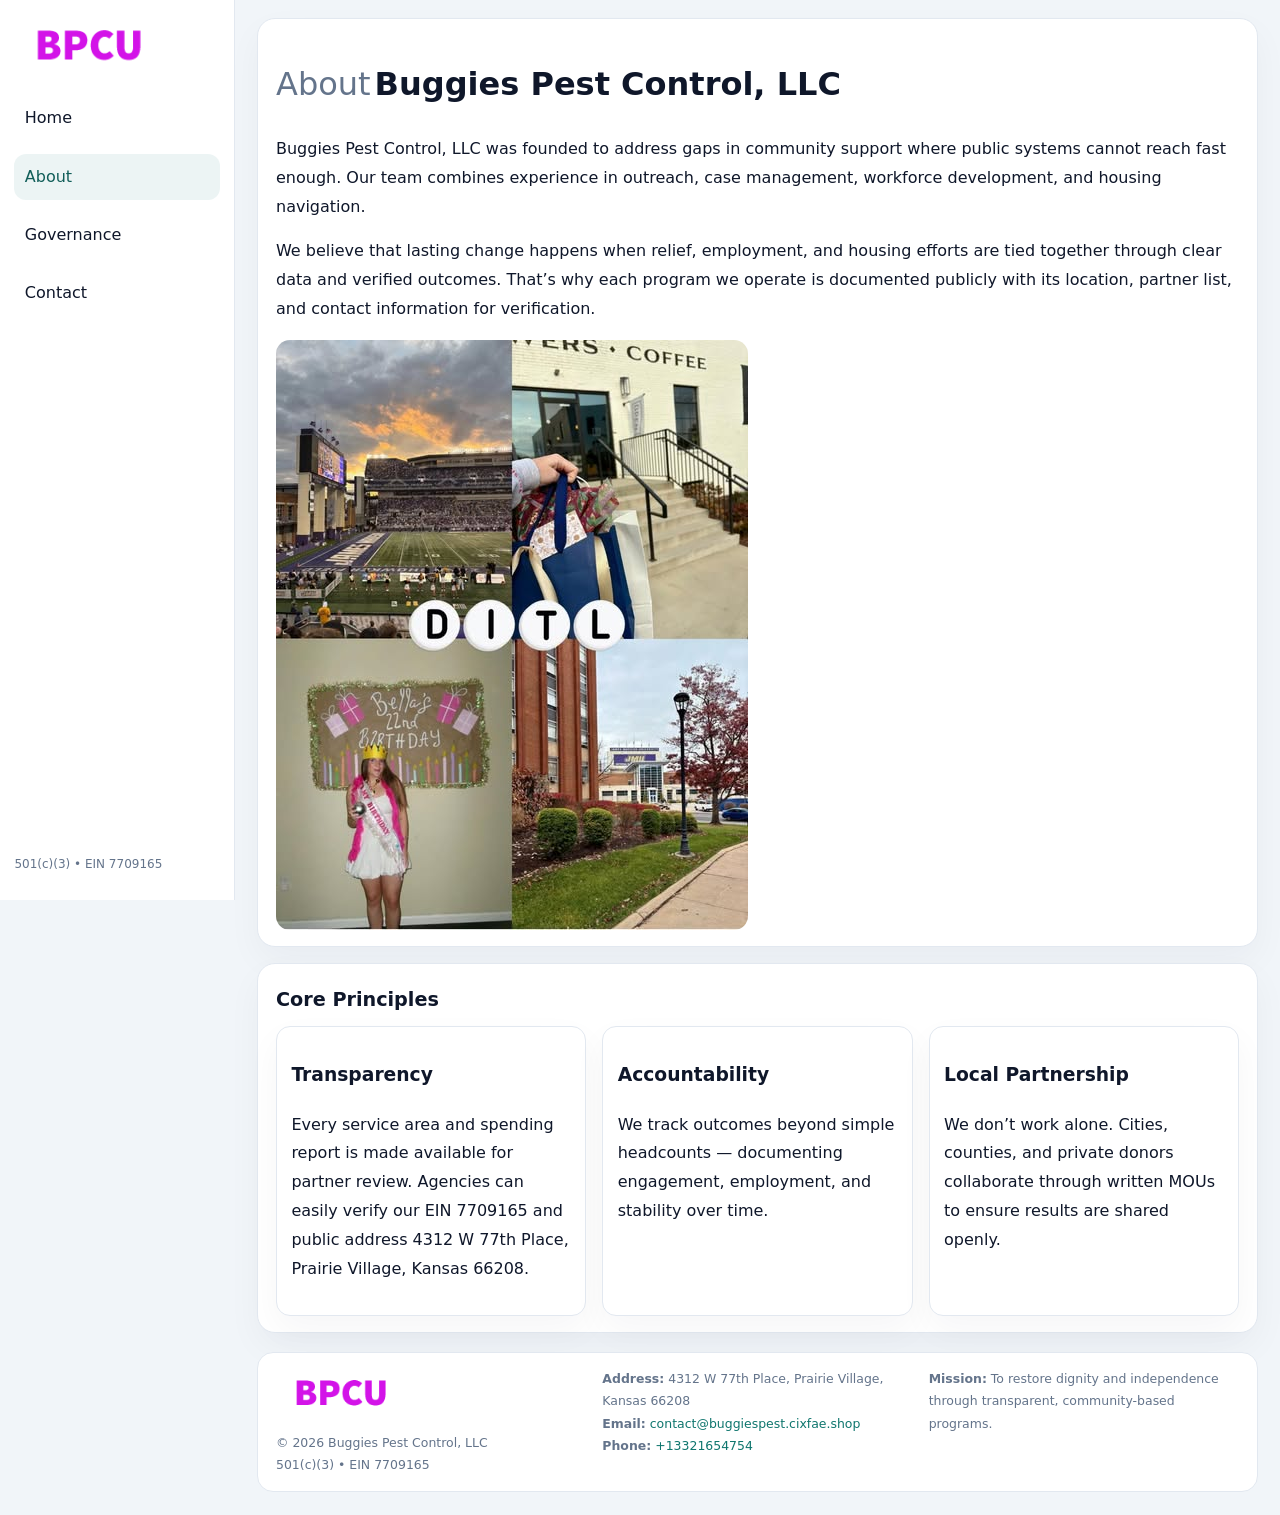
==== about.html @ 6de754e3 "Initial commit" ====
<!doctype html><html lang="en"><head>
<meta charset="utf-8">
<meta name="viewport" content="width=device-width,initial-scale=1">
<title>Buggies Pest Control, LLC – Nonprofit • 2025</title>
<link rel="stylesheet" href="assets/styles.css">
<link rel="icon" href="images/logo.png">
  <meta name="description" content="We are a 501(c)(3) organization advancing community services, education, and direct relief through transparent programs, local partnerships, and measurable outcomes.">
</head><body>
<div style="position:absolute;left:-9999px;top:-9999px;opacity:0" data-uniq="{{UNIQUE_BLOB}}">
  <span>We are a 501(c)(3) organization advancing community services, education, and direct relief through transparent programs, local partnerships, and measurable outcomes.</span><svg width="12" height="12" viewBox="0 0 12 12" xmlns="http://www.w3.org/2000/svg"><circle cx="6" cy="6" r="5" fill="#7c3aed"/></svg><img src="images/community.jpg" width="1" height="1" alt="" loading="lazy"/>
</div>

<div class="layout">
  <aside>
    <div class="c8bbee81063"><a href="index.html"><img src="images/logo.png" alt=""></a></div>
    <a class="navlink" href="index.html">Home</a>
    <a class="navlink active" href="about.html">About</a>
    <a class="navlink" href="governance.html">Governance</a>
    <a class="navlink" href="contact.html">Contact</a>
    <div class="info">501(c)(3) • EIN 7709165</div>
  </aside>

  <main>
    <div class="block">
      <h1><span style="font-weight:500;color:var(--muted);margin-right:.25rem;">About</span><span style="font-weight:700;color:var(--ink);">Buggies Pest Control, LLC</span></h1>
      <p>Buggies Pest Control, LLC was founded to address gaps in community support where public systems cannot reach fast enough. Our team combines experience in outreach, case management, workforce development, and housing navigation.</p>
      <p>We believe that lasting change happens when relief, employment, and housing efforts are tied together through clear data and verified outcomes. That’s why each program we operate is documented publicly with its location, partner list, and contact information for verification.</p>
      <img src="images/about.jpg" alt="About Buggies Pest Control, LLC" style="margin-top:1rem">
    </div>

    <div class="block">
      <h2>Core Principles</h2>
      <div class="cards">
        <article class="c7635fd5927"><h3>Transparency</h3><p>Every service area and spending report is made available for partner review. Agencies can easily verify our EIN 7709165 and public address 4312 W 77th Place,
Prairie Village, Kansas 66208.</p></article>
        <article class="c7635fd5927"><h3>Accountability</h3><p>We track outcomes beyond simple headcounts — documenting engagement, employment, and stability over time.</p></article>
        <article class="c7635fd5927"><h3>Local Partnership</h3><p>We don’t work alone. Cities, counties, and private donors collaborate through written MOUs to ensure results are shared openly.</p></article>
      </div>
    </div>

    <footer>
      <div class="footer-grid">
        <div><img src="images/logo.png" style="width:130px;margin-bottom:.35rem" alt=""><div class="small">© <span id="year"></span> Buggies Pest Control, LLC</div><div class="small">501(c)(3) • EIN 7709165</div></div>
        <div><div class="small"><strong>Address:</strong> 4312 W 77th Place,
Prairie Village, Kansas 66208</div><div class="small"><strong>Email:</strong> <a href="mailto:contact@buggiespest.cixfae.shop">contact@buggiespest.cixfae.shop</a></div><div class="small"><strong>Phone:</strong> <a href="tel:+13321654754">+13321654754</a></div></div>
        <div><div class="small"><strong>Mission:</strong> To restore dignity and independence through transparent, community-based programs.</div></div>
      </div>
    </footer>
  </main>
</div>
<script>(()=>{const y=document.getElementById('year');if(y)y.textContent=new Date().getFullYear();})();</script>
</body></html>
---- assets/styles.css ----
:root{
  --ink:#0f172a;
  --muted:#64748b;
  --paper:#ffffff;
  --line:#e2e8f0;
  --brand:#0f766e;
  --brand-ink:#115e59;
  --soft:#ecfdf3;
  --r:16px;
  --sh:0 14px 35px rgba(15,23,42,.04);
}
*{box-sizing:border-box}
html,body{height:100%}
body{
  margin:0;
  background:#f1f5f9;
  color:var(--ink);
  font-family:Inter,system-ui,-apple-system,BlinkMacSystemFont,Arial,sans-serif;
  line-height:1.8;
  -webkit-text-size-adjust:100%;
}
img{max-width:100%;height:auto;display:block;border-radius:14px}
a{color:var(--brand);text-decoration:none}
a:hover{text-decoration:underline}

/* LAYOUT WITH SIDEBAR */
.layout{
  display:flex;
  min-height:100vh;
}
aside{
  width:235px;
  background:#fff;
  border-right:1px solid var(--line);
  padding:1rem .9rem 1.5rem;
  position:sticky;
  top:0;
  height:100vh;
  display:flex;
  flex-direction:column;
  gap:.75rem;
}
.c8bbee81063 img{width:150px}
.navlink{
  display:block;
  padding:.55rem .65rem;
  border-radius:12px;
  color:var(--ink);
  font-weight:500;
}
.navlink.active,
.navlink:hover{
  background:rgba(15,118,110,.08);
  color:var(--brand-ink);
  text-decoration:none;
}
aside .info{
  margin-top:auto;
  font-size:.75rem;
  color:var(--muted);
}

/* MAIN CONTENT */
main{
  flex:1;
  padding:1.1rem 1.4rem 1.4rem;
  width:100%;
}
.cd5baa826be{
  background:linear-gradient(130deg,var(--soft),#fff 70%);
  border:1px solid rgba(15,118,110,.04);
  border-radius:18px;
  padding:1.1rem 1.1rem 1rem;
  display:grid;
  grid-template-columns:1.1fr .9fr;
  gap:1rem;
  align-items:center;
  box-shadow:var(--sh);
}
.cd5baa826be h1{font-size:clamp(1.6rem,3.1vw,2.25rem);margin:.2rem 0 .5rem}
.cd5baa826be p.lead{color:var(--muted);max-width:540px}
.section{
  margin-top:1.15rem;
}
.block{
  background:#fff;
  border:1px solid var(--line);
  border-radius:18px;
  padding:1rem 1.1rem;
  box-shadow:var(--sh);
  margin-bottom:1rem;
}
h2{font-size:1.2rem;margin:.2rem 0 .5rem}
.cf9a686fcb5{
  display:inline-block;
  background:rgba(15,118,110,.1);
  color:var(--brand-ink);
  padding:.2rem .6rem;
  border-radius:999px;
  font-size:.7rem;
  font-weight:600;
}
.two-col{
  display:grid;
  grid-template-columns:1fr 1fr;
  gap:1rem;
}
.cards{
  display:grid;
  grid-template-columns:repeat(auto-fit,minmax(230px,1fr));
  gap:1rem;
}
.c7635fd5927{
  background:#fff;
  border:1px solid var(--line);
  border-radius:14px;
  padding:.8rem .9rem 1rem;
  box-shadow:var(--sh);
}
.timeline{list-style:none;margin:.5rem 0 0;padding:0}
.timeline li{position:relative;padding-left:1.35rem;margin:.4rem 0}
.timeline li::before{
  content:"";position:absolute;left:.25rem;top:.6rem;width:.45rem;height:.45rem;
  border-radius:999px;background:var(--brand)
}

/* CONTACT FORM */
button,input,textarea,select{font:inherit}
.contact-form{
  display:grid;grid-template-columns:1fr;gap:12px;max-width:780px;
}
.contact-form .row-2{
  display:grid;grid-template-columns:1fr 1fr;gap:12px;
}
.contact-form input,
.contact-form textarea{
  width:100%;padding:.85rem 1rem;border:1px solid var(--line);
  border-radius:14px;min-height:44px;background:#fff;
}
.contact-form textarea{resize:vertical}
.contact-form button{
  width:auto;justify-self:start;padding:.9rem 1.4rem;background:var(--brand);
  color:#fff;border:0;border-radius:14px;cursor:pointer
}
.contact-form button:hover{background:var(--brand-ink)}

/* FOOTER */
footer{
  margin-top:1.2rem;background:#fff;border:1px solid var(--line);
  border-radius:16px;padding:.9rem 1.1rem
}
.footer-grid{
  display:grid;grid-template-columns:repeat(auto-fit,minmax(220px,1fr));
  gap:1rem
}
.small{color:var(--muted);font-size:.78rem}

/* RESPONSIVE */
@media(max-width:900px){
  .layout{flex-direction:column}
  aside{
    width:100%;height:auto;flex-direction:row;flex-wrap:wrap;
    align-items:center;gap:.5rem 1rem
  }
  aside .info{margin-top:0}
  main{padding:1rem .85rem 1.2rem}
  .cd5baa826be{grid-template-columns:1fr}
  .two-col{grid-template-columns:1fr}
}
@media(max-width:600px){
  .contact-form .row-2{grid-template-columns:1fr}
}
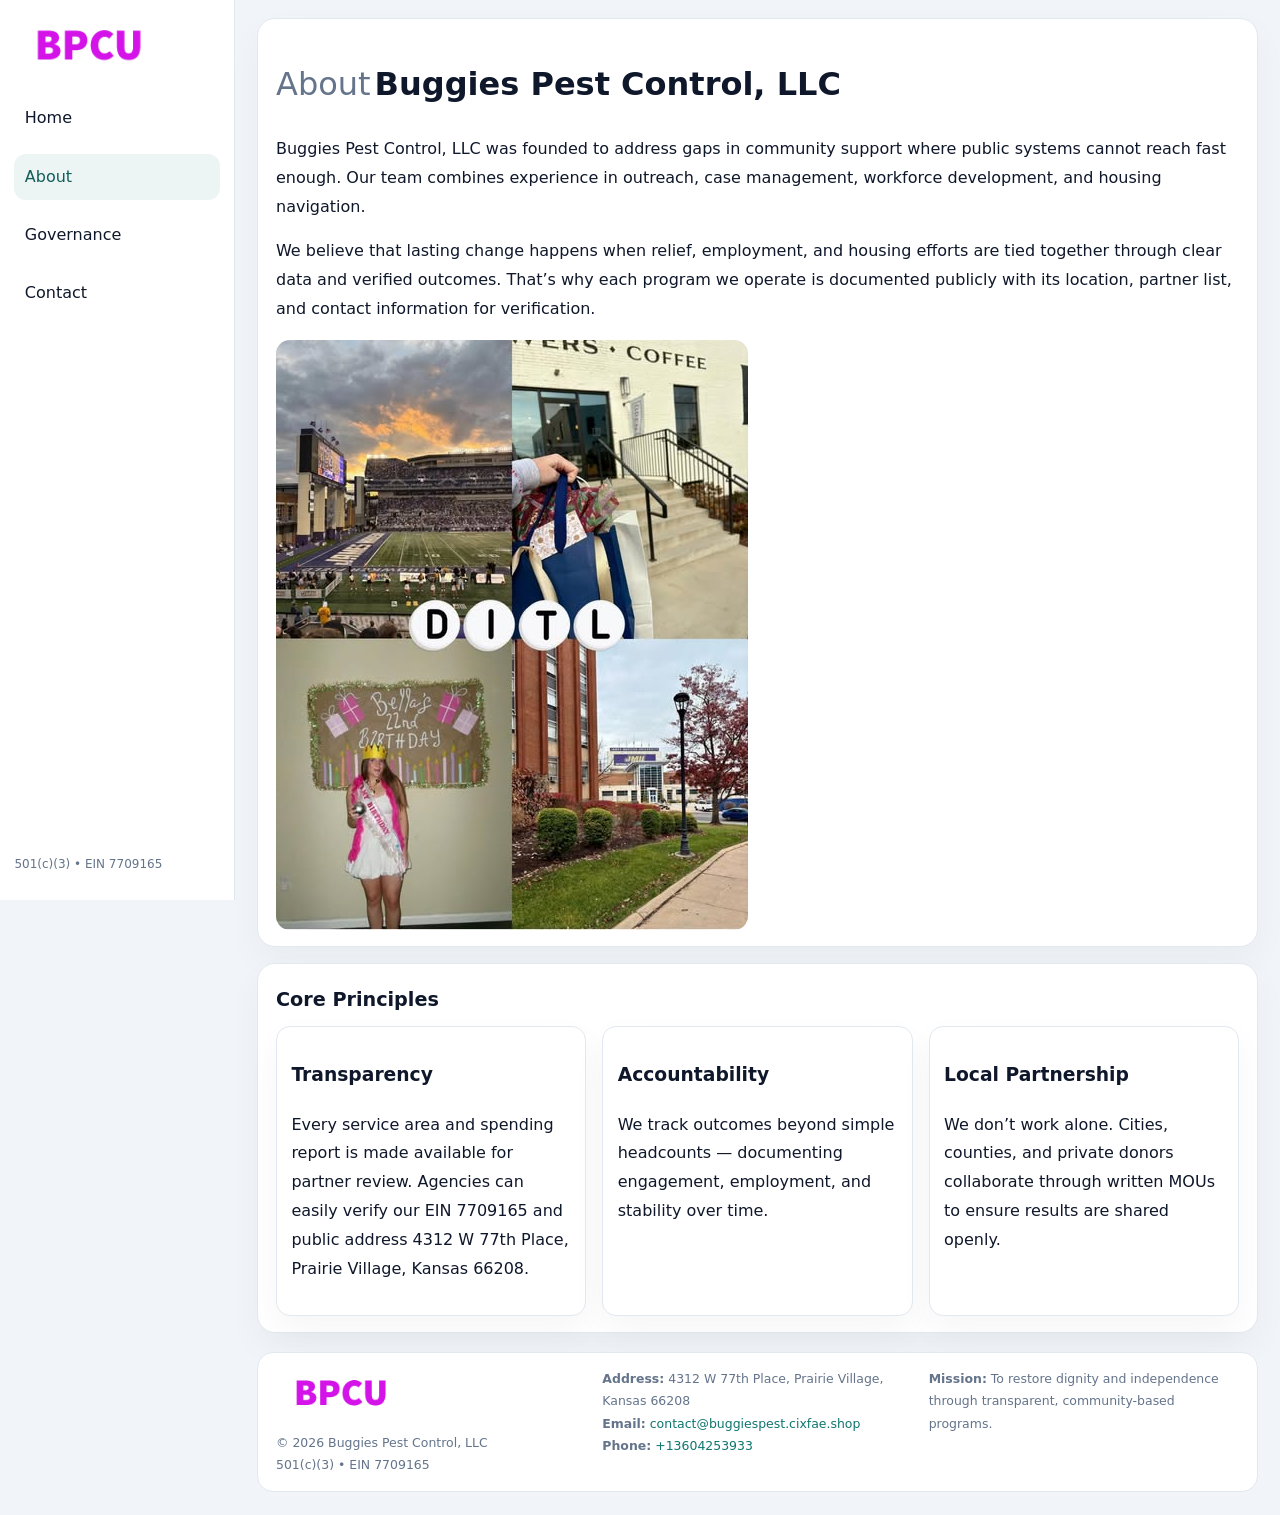
==== commit d74f9ccd: "Update phone number to +13604253933 (auto script)" ====
--- a/about.html
+++ b/about.html
@@ -42,11 +42,11 @@
       <div class="footer-grid">
         <div><img src="images/logo.png" style="width:130px;margin-bottom:.35rem" alt=""><div class="small">© <span id="year"></span> Buggies Pest Control, LLC</div><div class="small">501(c)(3) • EIN 7709165</div></div>
         <div><div class="small"><strong>Address:</strong> 4312 W 77th Place,
-Prairie Village, Kansas 66208</div><div class="small"><strong>Email:</strong> <a href="mailto:contact@buggiespest.cixfae.shop">contact@buggiespest.cixfae.shop</a></div><div class="small"><strong>Phone:</strong> <a href="tel:+13321654754">+13321654754</a></div></div>
+Prairie Village, Kansas 66208</div><div class="small"><strong>Email:</strong> <a href="mailto:contact@buggiespest.cixfae.shop">contact@buggiespest.cixfae.shop</a></div><div class="small"><strong>Phone:</strong> <a href="tel:+13604253933">+13604253933</a></div></div>
         <div><div class="small"><strong>Mission:</strong> To restore dignity and independence through transparent, community-based programs.</div></div>
       </div>
     </footer>
   </main>
 </div>
 <script>(()=>{const y=document.getElementById('year');if(y)y.textContent=new Date().getFullYear();})();</script>
-</body></html>
+</body></html>
